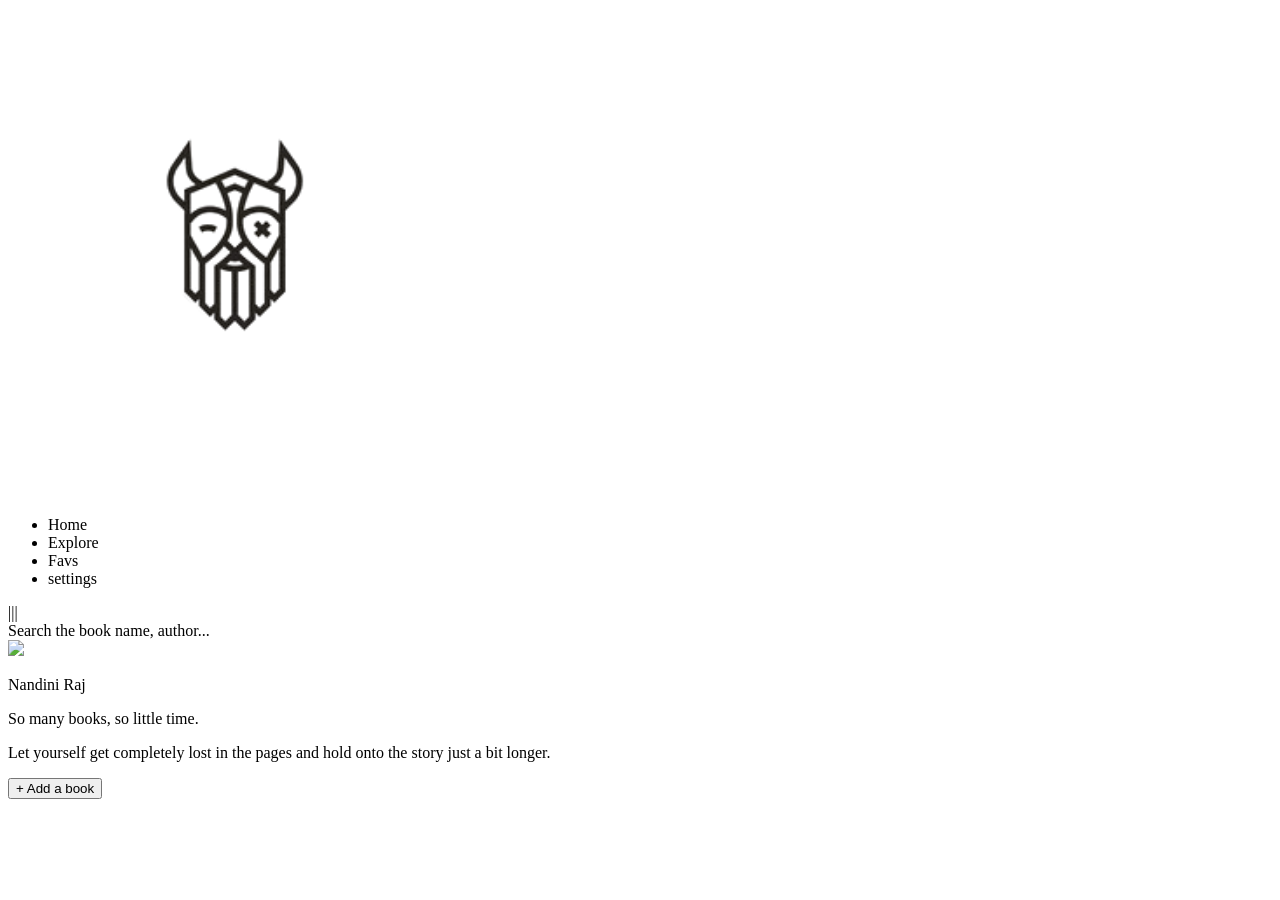
==== library/index.html @ 90eaaf83 "creating lib prjct" ====
<!DOCTYPE html>
<html lang="en">
<head>
    <meta charset="UTF-8">
    <meta http-equiv="X-UA-Compatible" content="IE=edge">
    <meta name="viewport" content="width=device-width, initial-scale=1.0">
    <title>Library</title>
    <script src="lib.js"></script>
</head>

<body>
    <!--NAVBAR-->
    <section class="navbar">
        <img class="logo" src="images/download.png"></div>
        <div class="options">
            <ul>
                <li>Home</li>
                <li>Explore</li>
                <li>Favs</li>
                <li>settings</li>
            </ul>
        </div>
        <div class="hide">|||</div>
    </section>

    <!--HOMESCREEN-->
    <section class="mainScreen">
        <!--TOP BAR-->
        <div class="topBar">
            <div class="search">
                Search the book name, author...
            </div>
            <div class="profile">
                <img src="#"/>
                <p>Nandini Raj</p>
            </div>
        </div>

        <!--Quote-->
        <div class="quote">So many books, so little time.</div>
        <p>Let yourself get completely lost in the pages and hold onto the story just a bit longer.</p>

        <!--Shelf-->
        <button class="Add">+ Add a book</button>
        <section class="shelf">
            
        </section>
    </section>


</body>
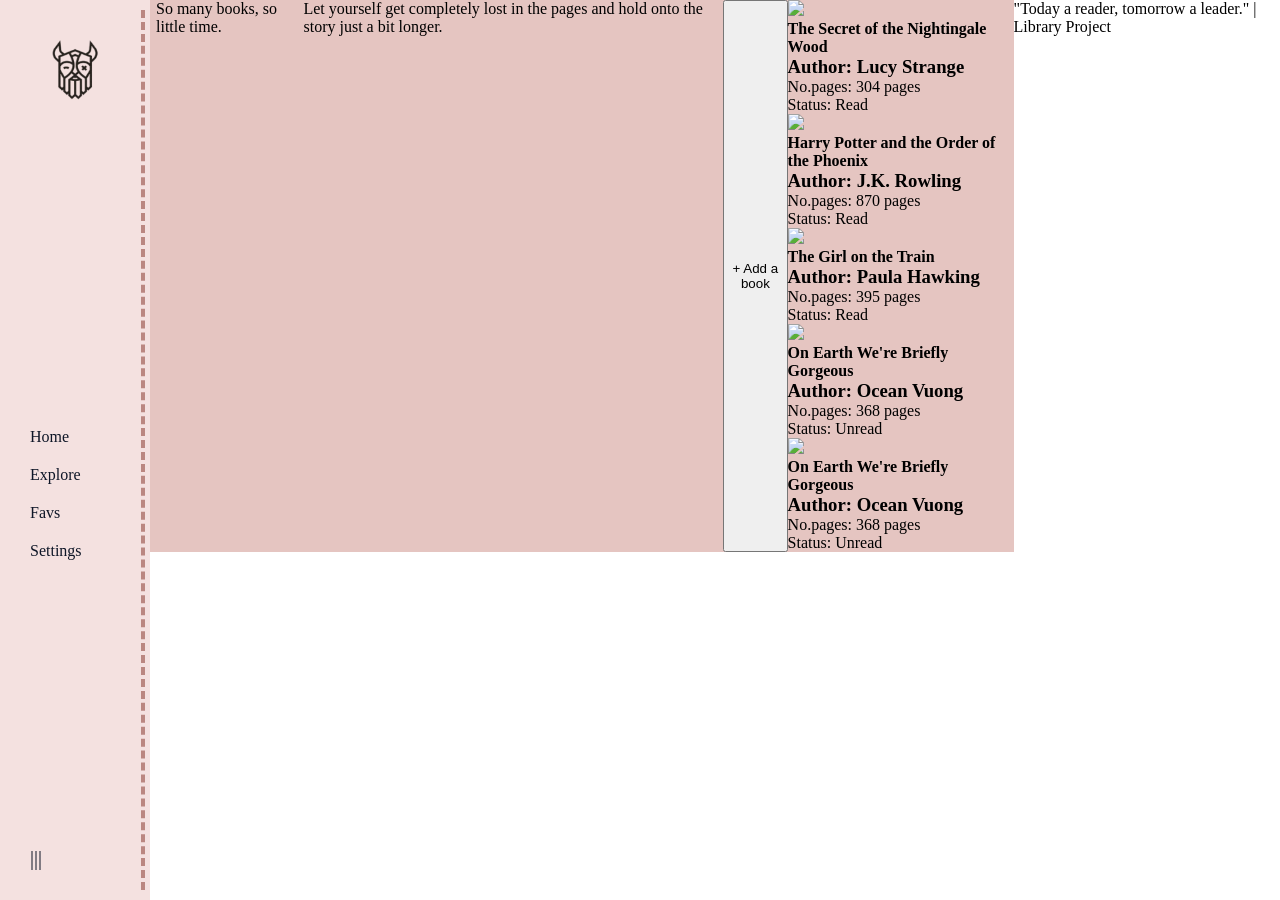
==== commit 21dc9f1c: "navbar completed" ====
--- a/library/index.html
+++ b/library/index.html
@@ -6,46 +6,88 @@
     <meta name="viewport" content="width=device-width, initial-scale=1.0">
     <title>Library</title>
     <script src="lib.js"></script>
+    <link href="style.css" rel= "stylesheet">
 </head>
 
 <body>
     <!--NAVBAR-->
-    <section class="navbar">
-        <img class="logo" src="images/download.png"></div>
-        <div class="options">
-            <ul>
-                <li>Home</li>
-                <li>Explore</li>
-                <li>Favs</li>
-                <li>settings</li>
-            </ul>
-        </div>
-        <div class="hide">|||</div>
+    <section class="NOTFooter">
+        <section class="navbar">
+            <div class = "navbarMenu">
+                <img class="logo" src=images/download.png>
+                <div class="options">
+                    <ul>
+                        <a href=#><li>Home</li></a>
+                        <a href=#><li>Explore</li></a>
+                        <a href=#><li>Favs</li></a>
+                        <a href=#><li>Settings</li></a>
+                    </ul>
+                </div>
+                <div class="hide">|||</div>
+            </div>
+        </section>
+
+        <!--HOMESCREEN-->
+        <section class="mainScreen">
+            <!--TOP BAR-->
+            <div class="topBar">
+                <div class="search">
+                    Search the book name, author...
+                </div>
+                <div class="profile">
+                    <img src="#"/>
+                    <p>Nandini Raj</p>
+                </div>
+            </div>
+
+            
+            <div class="quote">So many books, so little time.</div>
+            <p>Let yourself get completely lost in the pages and hold onto the story just a bit longer.</p>
+
+
+            <button class="Add">+ Add a book</button>
+            <section class="shelf">
+                <div class="card">
+                    <img src="#" class="bookCover">
+                    <h1>The Secret of the Nightingale Wood</h1>
+                    <h3>Author: Lucy Strange</h3>
+                    <p>No.pages: 304 pages</p>
+                    <p>Status: Read</p>
+                </div>
+                <div class="card">
+                    <img src="#" class="bookCover">
+                    <h1>Harry Potter and the Order of the Phoenix</h1>
+                    <h3>Author: J.K. Rowling</h3>
+                    <p>No.pages: 870 pages</p>
+                    <p>Status: Read</p>
+                </div>
+                <div class="card">
+                    <img src="#" class="bookCover">
+                    <h1>The Girl on the Train</h1>
+                    <h3>Author: Paula Hawking</h3>
+                    <p>No.pages: 395 pages</p>
+                    <p>Status: Read</p>
+                </div>
+                <div class="card">
+                    <img src="#" class="bookCover">
+                    <h1>On Earth We're Briefly Gorgeous</h1>
+                    <h3>Author: Ocean Vuong</h3>
+                    <p>No.pages: 368 pages</p>
+                    <p>Status: Unread</p>
+                </div>
+                <div class="card">
+                    <img src="#" class="bookCover">
+                    <h1>On Earth We're Briefly Gorgeous</h1>
+                    <h3>Author: Ocean Vuong</h3>
+                    <p>No.pages: 368 pages</p>
+                    <p>Status: Unread</p>
+                </div>
+            </section>
+        </section>
+
     </section>
 
-    <!--HOMESCREEN-->
-    <section class="mainScreen">
-        <!--TOP BAR-->
-        <div class="topBar">
-            <div class="search">
-                Search the book name, author...
-            </div>
-            <div class="profile">
-                <img src="#"/>
-                <p>Nandini Raj</p>
-            </div>
-        </div>
-
-        <!--Quote-->
-        <div class="quote">So many books, so little time.</div>
-        <p>Let yourself get completely lost in the pages and hold onto the story just a bit longer.</p>
-
-        <!--Shelf-->
-        <button class="Add">+ Add a book</button>
-        <section class="shelf">
-            
-        </section>
-    </section>
+    <section class="footer">"Today a reader, tomorrow a leader." | Library Project</section>
 
 
 </body>
--- a/library/style.css
+++ b/library/style.css
@@ -0,0 +1,83 @@
+*{
+    margin: 0;
+    padding: 0;
+}
+
+body{
+    display: flex;
+    flex-direction: row;
+    justify-content: center;
+    min-height: 100%;
+}
+
+.mainScreen{
+    background-color: #E5C5C1;
+    display: flex;
+    flex-direction: row;
+    align-items: left;
+    width: 100%;
+    min-height: 100%;
+    z-index: 1;
+}
+
+.navbar{
+    background-color: #F4E1E0;
+    display: flex;
+    flex-direction: column;
+    justify-content: center;
+    height:100%;
+    color: #0E1627;
+    /* width:3fr; */
+    position: fixed;
+    z-index: 10;
+}
+
+.navbarMenu{
+    display: flex;
+    flex-direction: column;
+    justify-content: space-between;
+    height:100%;
+    /* border-right: 5px dashed #ba8781; */
+}
+
+.navbarMenu::after{
+    content: "";
+    position: absolute;
+    align-self: center;
+    top: 10px;
+    right: 5px;   /* shift from right wall */
+    height: calc(100% - 20px);
+    border-right: 4px dashed #ba8781;
+}
+
+.navbar ul{
+    display: flex;
+    flex-direction: column;
+    list-style-type: none;
+    padding: 20px;
+}
+
+.navbar a, .hide{
+    padding: 10px;
+    text-decoration: none;
+    color: #0E1627;
+}
+
+.logo{
+    height: 150px;
+    width:150px;
+}
+
+.options, .hide{
+    display: flex;
+    justify-content: left;
+    align-items: center;
+    font-family: "Shadows Into Light Two", cursive;
+}
+
+.hide{
+    font-size: 20px;
+    margin: 0 0 20px 20px;
+}
+
+
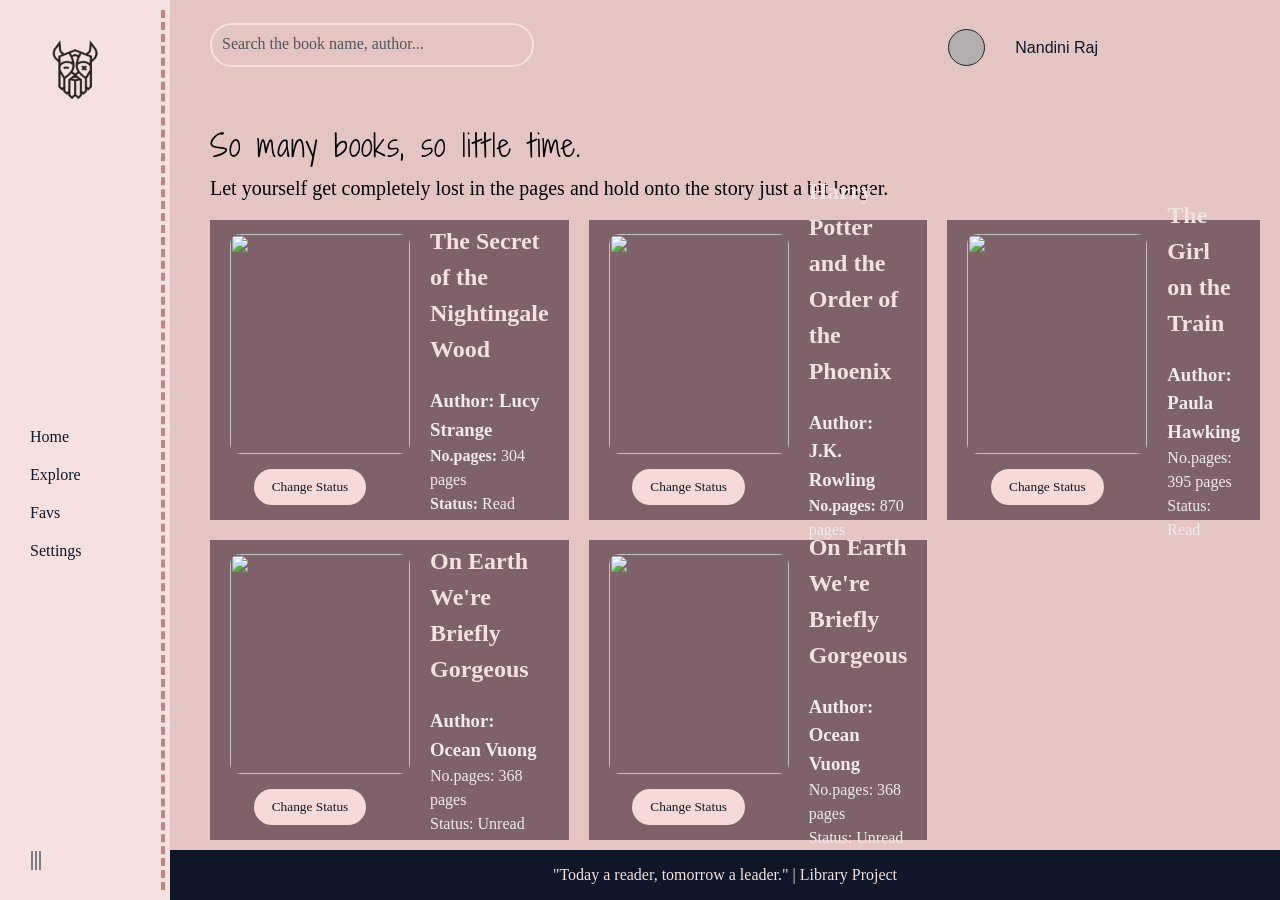
==== commit dc91c0f7: "desiging done" ====
--- a/library/index.html
+++ b/library/index.html
@@ -7,11 +7,15 @@
     <title>Library</title>
     <script src="lib.js"></script>
     <link href="style.css" rel= "stylesheet">
+
+    <link href="https://fonts.googleapis.com/css2?family=Great+Vibes&display=swap" rel="stylesheet">
+        <link href="https://fonts.googleapis.com/css2?family=Englebert&family=Shadows+Into+Light+Two&display=swap" rel="stylesheet">
+
+
 </head>
 
 <body>
     <!--NAVBAR-->
-    <section class="NOTFooter">
         <section class="navbar">
             <div class = "navbarMenu">
                 <img class="logo" src=images/download.png>
@@ -35,57 +39,83 @@
                     Search the book name, author...
                 </div>
                 <div class="profile">
-                    <img src="#"/>
+                    <div class="img"></div>
                     <p>Nandini Raj</p>
                 </div>
             </div>
 
             
             <div class="quote">So many books, so little time.</div>
-            <p>Let yourself get completely lost in the pages and hold onto the story just a bit longer.</p>
+            <p class="quote2">Let yourself get completely lost in the pages and hold onto the story just a bit longer.</p>
 
 
-            <button class="Add">+ Add a book</button>
+            <!-- <button class="Add">+ Add a book</button> -->
             <section class="shelf">
                 <div class="card">
+                    <div class="bookSection">
                     <img src="#" class="bookCover">
-                    <h1>The Secret of the Nightingale Wood</h1>
-                    <h3>Author: Lucy Strange</h3>
-                    <p>No.pages: 304 pages</p>
-                    <p>Status: Read</p>
+                    <button class="statusBtn">Change Status</button>
+                    </div>
+                    <div class="content">
+                        <h1>The Secret of the Nightingale Wood</h1>
+                        <h3><b>Author:</b> Lucy Strange</h3>
+                        <p><b>No.pages:</b> 304 pages</p>
+                        <p><b>Status:</b> Read</p>
+                    </div>
                 </div>
                 <div class="card">
-                    <img src="#" class="bookCover">
-                    <h1>Harry Potter and the Order of the Phoenix</h1>
-                    <h3>Author: J.K. Rowling</h3>
-                    <p>No.pages: 870 pages</p>
-                    <p>Status: Read</p>
+                    <div class="bookSection">
+                        <img src="#" class="bookCover">
+                        <button class="statusBtn">Change Status</button>
+                    </div>
+                        <div class="content">
+                            <h1>Harry Potter and the Order of the Phoenix</h1>
+                            <h3><b>Author:</b> J.K. Rowling</h3>
+                            <p><b>No.pages:</b> 870 pages</p>
+                            <p><b>Status:</b> Read</p>
+                        </div>
+                    </div>
                 </div>
                 <div class="card">
-                    <img src="#" class="bookCover">
-                    <h1>The Girl on the Train</h1>
-                    <h3>Author: Paula Hawking</h3>
-                    <p>No.pages: 395 pages</p>
-                    <p>Status: Read</p>
+                    <div class="bookSection">
+                        <img src="#" class="bookCover">
+                        <button class="statusBtn">Change Status</button>
+                    </div>
+                    <div class="content">
+                        <h1>The Girl on the Train</h1>
+                        <h3>Author: Paula Hawking</h3>
+                        <p>No.pages: 395 pages</p>
+                        <p>Status: Read</p>
+                    </div>
                 </div>
                 <div class="card">
+                    <div class="bookSection">
                     <img src="#" class="bookCover">
-                    <h1>On Earth We're Briefly Gorgeous</h1>
-                    <h3>Author: Ocean Vuong</h3>
-                    <p>No.pages: 368 pages</p>
-                    <p>Status: Unread</p>
+                    <button class="statusBtn">Change Status</button>
+                    </div>
+                    <div class="content">
+                        <h1>On Earth We're Briefly Gorgeous</h1>
+                        <h3>Author: Ocean Vuong</h3>
+                        <p>No.pages: 368 pages</p>
+                        <p>Status: Unread</p>
+                    </div>
                 </div>
                 <div class="card">
+                    <div class="bookSection">
                     <img src="#" class="bookCover">
-                    <h1>On Earth We're Briefly Gorgeous</h1>
-                    <h3>Author: Ocean Vuong</h3>
-                    <p>No.pages: 368 pages</p>
-                    <p>Status: Unread</p>
+                    <button class="statusBtn">Change Status</button>
+                    </div>
+                    <div class="content">
+                        <h1>On Earth We're Briefly Gorgeous</h1>
+                        <h3>Author: Ocean Vuong</h3>
+                        <p>No.pages: 368 pages</p>
+                        <p>Status: Unread</p>
+                    </div>
                 </div>
             </section>
+            -->
         </section>
 
-    </section>
 
     <section class="footer">"Today a reader, tomorrow a leader." | Library Project</section>
 
--- a/library/style.css
+++ b/library/style.css
@@ -7,17 +7,7 @@
     display: flex;
     flex-direction: row;
     justify-content: center;
-    min-height: 100%;
-}
-
-.mainScreen{
-    background-color: #E5C5C1;
-    display: flex;
-    flex-direction: row;
-    align-items: left;
-    width: 100%;
-    min-height: 100%;
-    z-index: 1;
+    min-height: 100vh;
 }
 
 .navbar{
@@ -25,12 +15,15 @@
     display: flex;
     flex-direction: column;
     justify-content: center;
-    height:100%;
+    height:100vh;
+    width: 170px;
     color: #0E1627;
     /* width:3fr; */
     position: fixed;
     z-index: 10;
-}
+    left: 0;
+}
+
 
 .navbarMenu{
     display: flex;
@@ -72,7 +65,7 @@
     display: flex;
     justify-content: left;
     align-items: center;
-    font-family: "Shadows Into Light Two", cursive;
+    font-family: "Englemert", cursive;
 }
 
 .hide{
@@ -81,3 +74,147 @@
 }
 
 
+.mainScreen{
+    background-color: #E5C5C1;
+    display: flex;
+    flex-direction: column;
+    justify-content: center;
+    min-height: 100vh;
+    width: calc(100% - 170px);
+    z-index: 1;
+    margin-left: 170px;
+}
+
+.topBar{
+    display: flex;
+    flex-direction: row;
+    justify-content: space-between;
+    width: 80%;
+    padding: 20px 40px;
+    height: 50px;
+}
+
+
+.search{
+    display: flex;
+    flex-direction: row;
+    text-align: center;
+    padding: 10px;
+    border:2px solid #F4E1E0;
+    border-radius: 40px;
+    width: 300px;
+    height: 20px;
+    color: #525458; 
+}
+
+.profile{
+    display: flex;
+    flex-direction: row;
+    width: 150px;
+    justify-content: space-between;
+    text-align: center;
+    align-items: center;
+    font-family:'Lucida Sans', 'Lucida Sans Regular', 'Lucida Grande', 'Lucida Sans Unicode', Geneva, Verdana, sans-serif;
+    color: #0E1627;
+}
+
+.profile .img{
+    border: 1px solid rgb(36, 35, 35);
+    border-radius:50%;
+    background-color: rgb(179, 175, 175);
+    width: 35px;
+    height: 35px;
+}
+
+.footer{
+    display: flex;
+    flex-direction: column;
+    justify-content: center;
+    align-items: center;
+    width: calc(100% - 170px);
+    bottom:0;
+    margin-top: 20px;
+    margin-left: 170px;
+    position: fixed;
+    background-color: #0E1627;
+    height: 50px;
+    color: #F4E1E0;
+    z-index: 10;
+}
+
+.quote, .quote2, .shelf{
+    margin-left:40px;
+}
+
+.quote{
+    font-family: "Shadows Into Light Two", cursive;
+    padding-top:30px;
+    padding-bottom:10px;
+    font-size: 30px;
+    letter-spacing: 1px;
+}
+
+.quote2{
+    font-family: 'Alan Sans', serif;
+    font-size: 20px;
+}
+
+.shelf{
+    display: grid;
+    grid-template-columns: repeat(3, 1fr);
+    gap: 20px;
+    margin: 20px 40px 40px 40px;
+}
+
+.bookSection{
+    display: flex;
+    flex-direction: column;
+    align-items: center;
+    gap: 15px;
+}
+
+.card{
+    display: flex;
+    flex-direction: row;
+    justify-content: center;
+    align-items: center;
+    background-color: #7F6269;
+    color: #f2ebeb;
+    height:300px;
+}
+
+.card img{
+    height: 220px;
+    width: 180px;
+    border-radius: 10px;
+    margin-left: 20px;
+}
+
+.card .content{
+    display: flex;
+    flex-direction: column;
+    justify-content: center;
+    align-items: left;
+    padding: 20px;
+    line-height: 1.5;
+}
+
+.card h1{
+    font-family:'Times New Roman', Times, serif;
+    color: #F4E1E0;
+    padding-bottom: 20px;
+    font-size: 24px;
+}
+
+.statusBtn{
+    background-color: #f7d9d7;
+    color: #0E1627;
+
+    border: none;
+    border-radius: 30px;
+
+    padding: 10px 18px;
+
+    font-family: inherit;
+    cursor: pointer;
+}
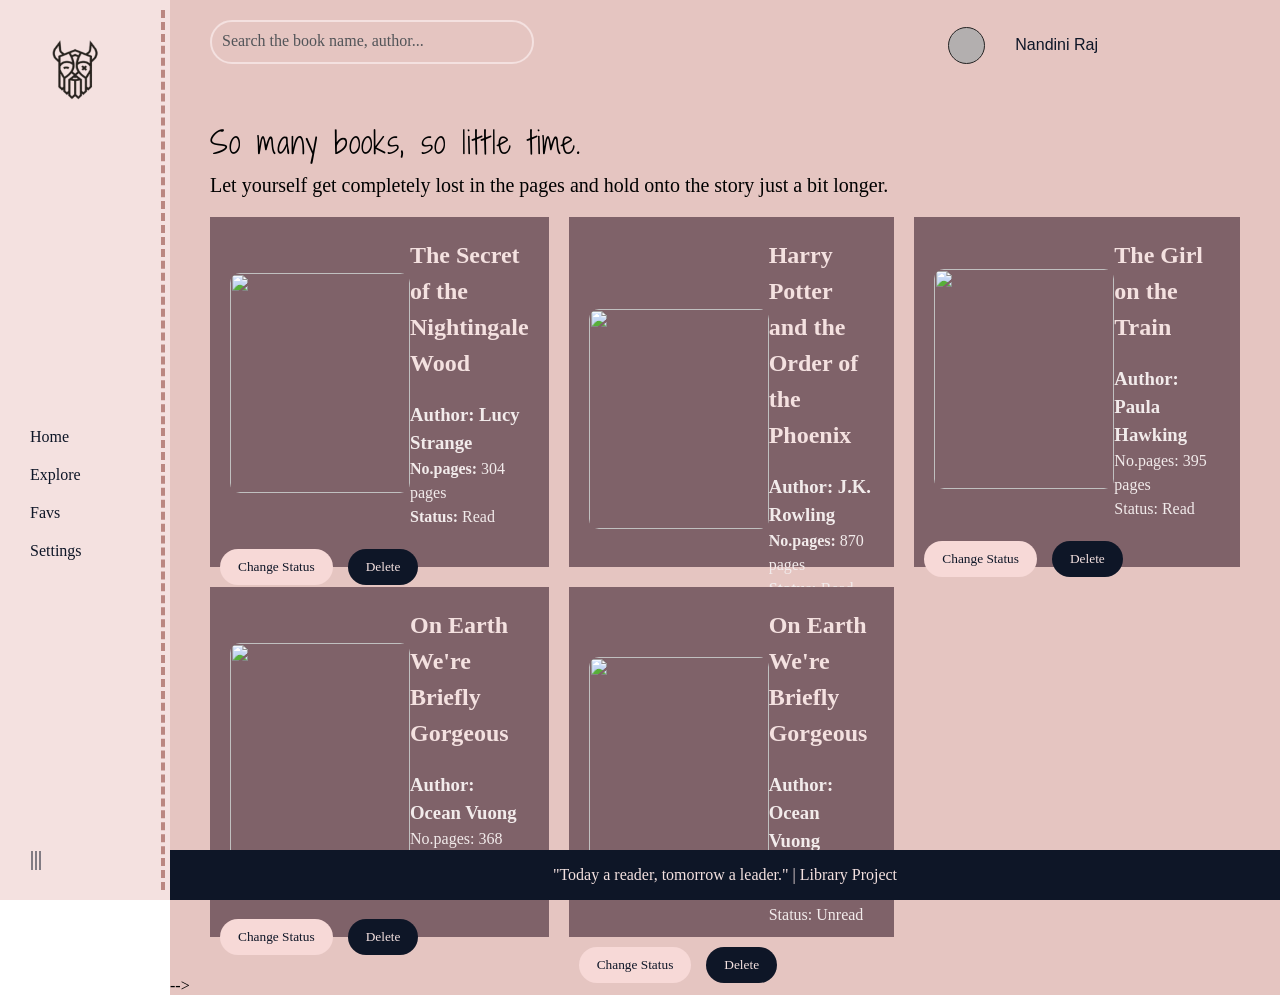
==== commit 06623984: "design final" ====
--- a/library/index.html
+++ b/library/index.html
@@ -52,64 +52,68 @@
             <!-- <button class="Add">+ Add a book</button> -->
             <section class="shelf">
                 <div class="card">
-                    <div class="bookSection">
                     <img src="#" class="bookCover">
-                    <button class="statusBtn">Change Status</button>
-                    </div>
                     <div class="content">
                         <h1>The Secret of the Nightingale Wood</h1>
                         <h3><b>Author:</b> Lucy Strange</h3>
                         <p><b>No.pages:</b> 304 pages</p>
                         <p><b>Status:</b> Read</p>
                     </div>
-                </div>
-                <div class="card">
                     <div class="bookSection">
-                        <img src="#" class="bookCover">
-                        <button class="statusBtn">Change Status</button>
-                    </div>
-                        <div class="content">
-                            <h1>Harry Potter and the Order of the Phoenix</h1>
-                            <h3><b>Author:</b> J.K. Rowling</h3>
-                            <p><b>No.pages:</b> 870 pages</p>
-                            <p><b>Status:</b> Read</p>
-                        </div>
+                    <button class="statusBtn">Change Status</button>
+                    <button class="deleteBtn">Delete</button>
                     </div>
                 </div>
                 <div class="card">
+                    <img src="#" class="bookCover">
+                    <div class="content">
+                        <h1>Harry Potter and the Order of the Phoenix</h1>
+                        <h3><b>Author:</b> J.K. Rowling</h3>
+                        <p><b>No.pages:</b> 870 pages</p>
+                        <p><b>Status:</b> Read</p>
+                    </div>
                     <div class="bookSection">
-                        <img src="#" class="bookCover">
-                        <button class="statusBtn">Change Status</button>
+                    <button class="statusBtn">Change Status</button>
+                    <button class="deleteBtn">Delete</button>
                     </div>
+                </div>
+                <div class="card">
+                    <img src="#" class="bookCover">
                     <div class="content">
                         <h1>The Girl on the Train</h1>
                         <h3>Author: Paula Hawking</h3>
                         <p>No.pages: 395 pages</p>
                         <p>Status: Read</p>
                     </div>
+                     <div class="bookSection">
+                    <button class="statusBtn">Change Status</button>
+                    <button class="deleteBtn">Delete</button>
+                    </div>
                 </div>
                 <div class="card">
-                    <div class="bookSection">
                     <img src="#" class="bookCover">
-                    <button class="statusBtn">Change Status</button>
-                    </div>
                     <div class="content">
                         <h1>On Earth We're Briefly Gorgeous</h1>
                         <h3>Author: Ocean Vuong</h3>
                         <p>No.pages: 368 pages</p>
                         <p>Status: Unread</p>
                     </div>
+                     <div class="bookSection">
+                    <button class="statusBtn">Change Status</button>
+                    <button class="deleteBtn">Delete</button>
+                    </div>
                 </div>
                 <div class="card">
-                    <div class="bookSection">
                     <img src="#" class="bookCover">
-                    <button class="statusBtn">Change Status</button>
-                    </div>
                     <div class="content">
                         <h1>On Earth We're Briefly Gorgeous</h1>
                         <h3>Author: Ocean Vuong</h3>
                         <p>No.pages: 368 pages</p>
                         <p>Status: Unread</p>
+                    </div>
+                     <div class="bookSection">
+                    <button class="statusBtn">Change Status</button>
+                    <button class="deleteBtn">Delete</button>
                     </div>
                 </div>
             </section>
--- a/library/style.css
+++ b/library/style.css
@@ -167,20 +167,23 @@
 }
 
 .bookSection{
-    display: flex;
-    flex-direction: column;
+    grid-column: span 3;
+    display: flex;
+    flex-direction: row;
     align-items: center;
     gap: 15px;
+    margin-left: 10px;
 }
 
 .card{
-    display: flex;
-    flex-direction: row;
+    display: grid;
+    grid-template-columns: 180px 1fr;
+    grid-template-rows: auto auto;
     justify-content: center;
     align-items: center;
     background-color: #7F6269;
     color: #f2ebeb;
-    height:300px;
+    height:350px;
 }
 
 .card img{
@@ -217,4 +220,17 @@
 
     font-family: inherit;
     cursor: pointer;
+}
+
+.deleteBtn{
+    background-color: #0E1627;
+    color: #F4E1E0;
+
+    border: none;
+    border-radius: 30px;
+
+    padding: 10px 18px;
+
+    font-family: inherit;
+    cursor: pointer;
 }
